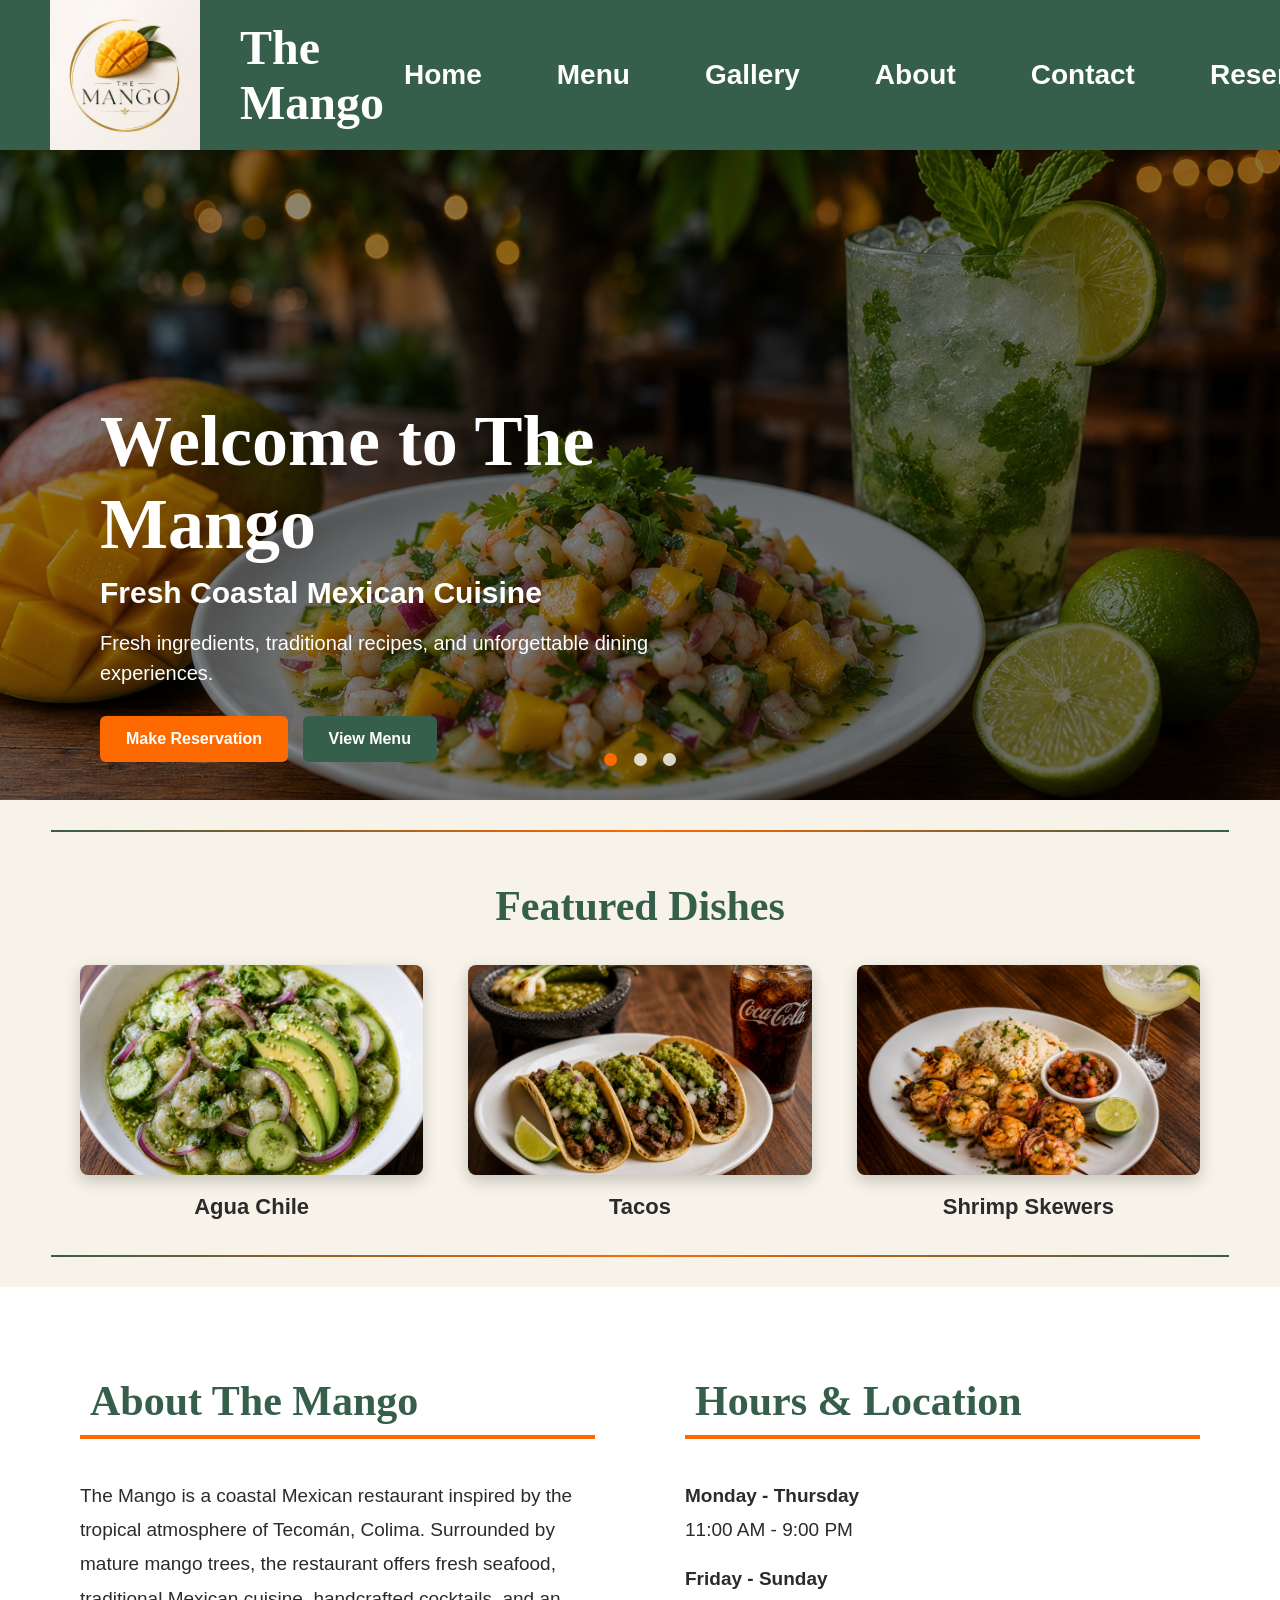
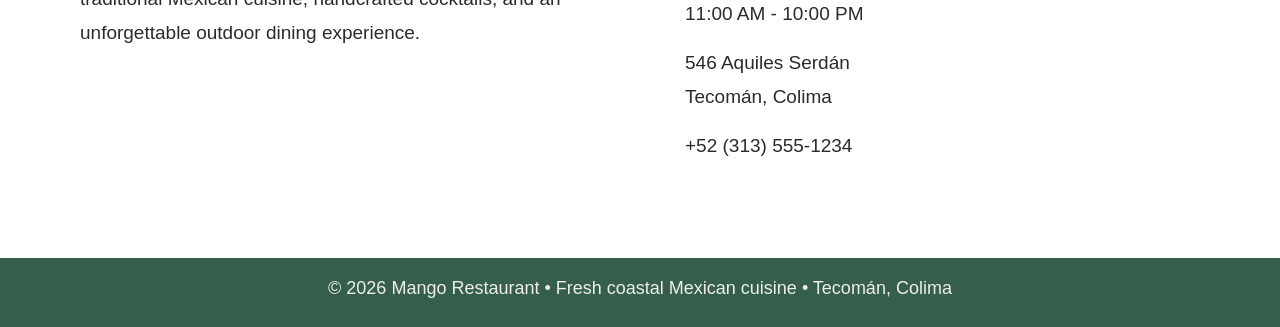
==== index.html @ 01ad6763 "Initial commit of The Mango Restaurant Website" ====
<!DOCTYPE html>
<html lang="en">
<head>
    <meta charset="UTF-8">
    <meta name="viewport" content="width=device-width, initial-scale=1.0">
    <title>The Mango Restaurant</title>
    <link rel="stylesheet" href="css/style.css">
</head>

<body>

<header class="navbar">
    <div class="logo">
        <img src="Images/The Mango Logo.png" alt="The Mango Logo">
        <span>The Mango</span>
    </div>

    <nav>
        <a href="index.html">Home</a>
        <a href="menu.html">Menu</a>
        <a href="gallery.html">Gallery</a>
        <a href="about.html">About</a>
        <a href="contact.html">Contact</a>
        <a href="reservations.html">Reservations</a>
    </nav>
</header>

<section class="hero">

    <div class="slide active"
         style="background-image:url('Images/Mango Cheveche.png')">
    </div>

    <div class="slide"
         style="background-image:url('Images/Mango Restaurant Image.png')">
    </div>

    <div class="slide"
         style="background-image:url('Images/Mango Drink Image.png')">
    </div>

    <div class="hero-overlay">
        <h1>Welcome to The Mango</h1>
        <h2>Fresh Coastal Mexican Cuisine</h2>

        <p>
            Fresh ingredients, traditional recipes,
            and unforgettable dining experiences.
        </p>

        <a href="reservations.html" class="btn">Make Reservation</a>
        <a href="menu.html" class="btn secondary">View Menu</a>
    </div>

    <div class="dots">
        <span class="dot active"></span>
        <span class="dot"></span>
        <span class="dot"></span>
    </div>

</section>
<div class="section-divider"></div>

<section class="featured-section">
    <h2 class="featured-title">Featured Dishes</h2>

    <div class="dish-grid">
        <div class="dish-card">
            <img src="Images/Agua Chile.png" alt="Aguachile Verde">
            <h3>Agua Chile</h3>
        </div>

        <div class="dish-card">
            <img src="Images/tacos image.png" alt="Tacos">
            <h3>Tacos</h3>
        </div>

        <div class="dish-card">
            <img src="Images/Shrimp Skewers Image.png" alt="Shrimp Skewers">
            <h3>Shrimp Skewers</h3>
        </div>
    </div>
</section>

<div class="section-divider"></div>


<section class="info-section">

    <div class="info-box">

        <h2>About The Mango</h2>

        <p>
            The Mango is a coastal Mexican restaurant inspired by the tropical
            atmosphere of Tecomán, Colima. Surrounded by mature mango trees,
            the restaurant offers fresh seafood, traditional Mexican cuisine,
            handcrafted cocktails, and an unforgettable outdoor dining experience.
        </p>
    </div>

    <div class="info-box">
        <h2>Hours & Location</h2>

        <p><strong>Monday - Thursday</strong><br>
            11:00 AM - 9:00 PM</p>

        <p><strong>Friday - Sunday</strong><br>
            11:00 AM - 10:00 PM</p>

        <p>
            546 Aquiles Serdán<br>
            Tecomán, Colima
        </p>

        <p>
            +52 (313) 555-1234
        </p>
    </div>

</section>
<script>
    const slides = document.querySelectorAll('.slide');
    const dots = document.querySelectorAll('.dot');

    let current = 0;

    setInterval(() => {

        slides[current].classList.remove('active');
        dots[current].classList.remove('active');

        current++;

        if(current >= slides.length){
            current = 0;
        }

        slides[current].classList.add('active');
        dots[current].classList.add('active');

    }, 8000);
</script>
<footer class="site-footer">
    <p class="copyright">
        © 2026 Mango Restaurant • Fresh coastal Mexican cuisine • Tecomán, Colima
    </p>

</footer>
</body>

</html>
---- css/style.css ----
* {
    margin: 0;
    padding: 0;
    box-sizing: border-box;
}

body {
    font-family: 'Poppins', sans-serif;
    background: #f7f3e9;
    color: #2b2b2b;
}

/* NAVBAR */
.navbar {
    height: 150px;
    background: #355e4b;
    display: flex;
    align-items: center;
    padding: 0 50px;
}

.logo {
    display: flex;
    align-items: center;
}

.logo img {
    width: 150px;
    height: 150px;
    margin-right: 40px;
}

.logo span {
    font-family: 'Playfair Display', serif;
    font-size: 48px;
    font-weight: 700;
    color: white;
}

nav {
    flex: 1;
    display: flex;
    justify-content: center;
    gap: 35px;
}

nav a {
    color: white;
    text-decoration: none;
    padding: 10px 18px;
    border: 2px solid transparent;
    border-radius: 6px;
    transition: all 0.3s ease;
    font-size: 28px;
    font-weight: 700;
}

nav a:hover {
    border-color: #ff6a00;
    color: #ff6a00;
    transform: translateY(-4px);
}

/* HERO CAROUSEL */
.hero {
    position: relative;
    height: 650px;
    overflow: hidden;
    color: white;
}

.slide {
    position: absolute;
    inset: 0;
    background-size: cover;
    background-position: center;
    background-attachment: fixed;
    opacity: 0;
    transition: opacity 1s ease;
}

.slide::after {
    content: "";
    position: absolute;
    inset: 0;
    background: rgba(0, 0, 0, 0.45);
}

.slide.active {
    opacity: 1;
}

.hero-overlay {
    position: relative;
    z-index: 10;

    padding-left: 100px;
    padding-top: 250px;
    max-width: 700px;

}

.hero-overlay h1 {
    font-family: 'Playfair Display', serif;
    font-size: 72px;
    font-weight: 700;
    margin-bottom: 10px;
}

.hero-overlay h2 {
    font-size: 30px;
    font-weight: 700;
    margin-bottom: 18px;
}

.hero-overlay p {
    font-size: 20px;
    line-height: 1.5;
    margin-bottom: 28px;
}

/* BUTTONS */
.btn {
    display: inline-block;
    background: #ff6a00;
    color: white;
    padding: 14px 26px;
    border-radius: 6px;
    text-decoration: none;
    font-weight: 700;
    margin-right: 10px;
    transition: all 0.3s ease;
}

.btn:hover {
    transform: translateY(-4px) scale(1.03);
    box-shadow: 0 8px 20px rgba(0, 0, 0, 0.35);
}

.btn.secondary {
    background: #355e4b;
}

/* DOTS */
.dots {
    position: absolute;
    bottom: 30px;
    width: 100%;
    text-align: center;
    z-index: 20;
}

.dot {
    height: 13px;
    width: 13px;
    background: white;
    border-radius: 50%;
    display: inline-block;
    margin: 0 6px;
    opacity: 0.8;
}

.dot.active {
    background: #ff6a00;
    opacity: 1;
}

/* INFO SECTION */
.info-section {
    display: flex;
    gap: 50px;
    padding: 80px;
    background-color: white;
}

.info-box {
    flex: 1;
}



.info-box:last-child {
    padding-left: 40px;
}

.info-box h2 {
    font-family: 'Playfair Display', serif;
    font-size: 42px;
    color: #355e4b;
    margin-bottom: 40px;
    padding: 10px;
    border-bottom: 4px solid #ff6a00;
}

.info-box p {
    font-size: 19px;
    line-height: 1.8;
    margin-bottom: 15px;
}

/* RESPONSIVE */
@media (max-width: 900px) {
    .navbar {
        height: auto;
        flex-direction: column;
        padding: 20px;
        gap: 20px;
    }

    nav {
        flex-wrap: wrap;
    }

    nav a {
        font-size: 18px;
    }

    .hero {
        height: 700px;
    }

    .hero-overlay {
        padding-left: 40px;
        padding-top: 180px;
    }

    .hero-overlay h1 {
        font-size: 46px;
    }

    .info-section {
        flex-direction: column;
        padding: 40px;
    }

    .info-box:first-child {
        border-right: none;
        border-bottom: 100px solid #355e4b;
        padding-right: 0;
        padding-bottom: 30px;
    }

    .info-box:last-child {
        padding-left: 0;
    }
}
nav a {
    position: relative;
}

nav a:hover::after {
    content: "🥭";
    position: absolute;
    top: -15px;
    right: -8px;
    font-size: 20px;
}
.section-divider {
    width: 92%;
    height: 2px;
    background: linear-gradient(
            to right,
            #355e4b,
            #ff6a00,
            #355e4b
    );
    margin: 30px auto;
}

.featured-section {
    background: #f7f3e9;
    padding: 20px 80px;
    text-align: center;
}

.featured-title {
    font-family: 'Playfair Display', serif;
    font-size: 42px;
    color: #355e4b;
    margin-bottom: 35px;
    text-align: center;

}

.dish-grid {
    display: flex;
    justify-content: center;
    gap: 45px;
}

.dish-card {
    width: 100%;
    height: 240px;
    transition: all 0.3s ease;

}

.dish-card:hover {
    transform: translateY(-8px);
}

.dish-card img {
    width: 100%;
    height: 210px;
    object-fit: cover;
    border-radius: 8px;
    box-shadow: 0 6px 16px rgba(0,0,0,0.2);
}

.dish-card h3 {
    margin-top: 15px;
    font-size: 22px;
    color: #2b2b2b;
}

/* MENU SECTION*/
.page-header {
    background: url("../Images/Mango Restaurant Image.png");
    background-size: cover;
    background-position: center 40%;
    text-align: center;
    padding: 60px 20px;
}



.page-header h1 {
    font-family: 'Playfair Display', serif;
    font-size: 52px;
    color: white;
    margin-bottom: 10px;
}
.page-header p {
    font-size: 20px;
    color: white;
    margin: 0;
}




.menu-section {
    padding: 40px 90px 90px;
}


.menu-section h2 {
    font-family: 'Playfair Display', serif;
    font-size: 48px;
    color: #355e4b;
    position: relative;
    padding-bottom: 50px;
    padding-top: 50px;
    margin-bottom: 35px;
}

.menu-section h2::after {
    content: "";
    position: absolute;
    left: 0;
    bottom: 0;

    width: 100%;
    height: 2px;

    background: linear-gradient(
            to right,
            #355e4b,
            #ff6a00,
            #355e4b
    );
}
.menu-grid {
    display: grid;
    flex-direction: column;
    gap: 30px;
}

.menu-card {
    display: flex;
    gap: 20px;
    background: white;
    padding: 18px;
    border-radius: 10px;
    box-shadow: 0 8px 20px rgba(0,0,0,0.12);
    transition: all 0.3s ease;
}

.menu-card:hover {
    transform: translateY(-6px);
    box-shadow: 0 12px 28px rgba(0,0,0,0.2);
}

.menu-card img {
    width: 400px;
    height: 300px;
    object-fit: cover;
    border-radius: 8px;
}

.menu-card h3 {
    font-size: 22px;
    color: #2b2b2b;
    margin-bottom: 10px;
}

.menu-card h3 span {
    color: #ff6a00;
    float: right;
    margin-left: 15px;
}

.menu-card p {
    font-size: 16px;
    line-height: 1.5;
}

.price{
    color: #ff6a00;
    font-size: 24px;
    font-weight: 700;
}
.menu-nav {
    display: flex;
    justify-content: center;
    gap: 20px;
    flex-wrap: wrap;

    margin-top: 40px;
    margin-bottom: 60px;
}

.menu-nav a {
    background: #355e4b;
    color: white;
    padding: 12px 24px;
    border-radius: 8px;
    text-decoration: none;
    font-weight: 800;
    transition: all 0.3s ease;
}

.menu-nav a:hover {
    background: #ff6a00;
    transform: translateY(-3px);
}
html {
    scroll-behavior: smooth;
}
/* --- gallery layout --- */
.gallery-section { padding:3rem 1rem; border-bottom:1px solid #eee; }
.section-title  { text-align:center; margin-bottom:1rem; font-size:1.8rem; }

/* --- carousel --- */
.carousel{
    position: relative;
    max-width: 1000px;
    width: 90%;
    margin: 0 auto;

    border-radius: 15px;
    overflow: hidden;

    /* Shadow */
    box-shadow: 0 20px 30px rgba(0, 0, 0, 0.22);

    transition: transform 0.3s ease,
    box-shadow 0.3s ease;
}.slides  { position:relative; height:0; padding-bottom:56%; } /* 16:9 ratio */
.slide   {
    position:absolute; inset:0;
    width:100%; height:100%; object-fit:cover;
    opacity:0; transition:opacity .8s ease-in-out;
}
.slide.active { opacity:1; }

/* controls */
.carousel .ctrl {           /* both arrows */
    position: absolute;
    top: 50%;
    transform: translateY(-50%);
    background: rgba(255,165, 60, .75);   /* mango-tinted orange */
    border: none;
    font-size: 2rem;
    width: 44px;
    height: 44px;
    cursor: pointer;
    border-radius: 50%;
    display: flex;
    align-items: center;
    justify-content: center;

    z-index: 1;               /* <-- put arrows above slides */
}

.carousel .prev { left: .5rem; }
.carousel .next { right: .5rem; }
.carousel .ctrl:hover{
    background: rgba(255,165, 60, .95);   /* a bit stronger on hover */
    box-shadow: 0 2px 6px rgba(0,0,0,.2);
}.about-hero {
    height: 280px;
    background: linear-gradient(rgba(0,0,0,.45), rgba(0,0,0,.45)),
    url("../Images/The Mango Courtyard Entrance.png");
    background-size: cover;
    background-position: center;
    display: flex;
    align-items: center;
    justify-content: center;
    text-align: center;
}

.about-hero-text h1 {
    color: white;
    font-size: 3rem;
    margin-bottom: 10px;
}

.about-hero-text p {
    color: white;
    font-size: 1.2rem;
}

.about-page {
    background: #fffaf0;
}

.about-intro {
    max-width: 850px;
    margin: 0 auto;
    padding: 70px 20px 40px;
    text-align: center;
}

.about-intro h2,
.why-us h2,
.about-cta h2 {
    color: #2e5a43;
    font-size: 2.2rem;
    margin-bottom: 20px;
}

.about-intro p {
    font-size: 1.1rem;
    line-height: 1.8;
    color: #444;
}

.about-cards {
    display: flex;
    gap: 25px;
    justify-content: center;
    padding: 40px 8%;
    flex-wrap: wrap;
}

.about-card {
    background: white;
    width: 280px;
    padding: 30px;
    border-radius: 18px;
    text-align: center;
    box-shadow: 0 10px 25px rgba(0,0,0,.15);
    transition: transform .3s ease;
}

.about-card:hover {
    transform: translateY(-6px);
}

.about-card h3 {
    color: #2e5a43;
    margin-bottom: 15px;
}

.about-card p {
    color: #555;
    line-height: 1.6;
}

.about-quote {
    background: #2e5a43;
    color: white;
    text-align: center;
    padding: 60px 20px;
    margin-top: 40px;
}

.about-quote h2 {
    font-size: 2rem;
    margin-bottom: 10px;
}

.why-us {
    padding: 60px 20px;
    text-align: center;
}

.why-list {
    max-width: 700px;
    margin: 0 auto;
    display: grid;
    grid-template-columns: repeat(auto-fit, minmax(260px, 1fr));
    gap: 15px;
    text-align: left;
}

.why-list p {
    background: white;
    padding: 15px 20px;
    border-radius: 12px;
    box-shadow: 0 5px 15px rgba(0,0,0,.10);
    color: #444;
    transition: transform .3s ease, box-shadow .3s ease;

}
.why-list p:hover {
    transform: translateY(-8px);
    box-shadow: 0 12px 25px rgba(0,0,0,.18);
}
.about-cta {
    text-align: center;
    padding: 70px 20px;
    background: white;
}

.about-cta p {
    margin-bottom: 25px;
    color: #555;
}

.about-btn {
    display: inline-block;
    background: #d89b28;
    color: white;
    padding: 14px 30px;
    border-radius: 30px;
    text-decoration: none;
    font-weight: bold;
    transition: background .3s ease, transform .3s ease;
}

.about-btn:hover {
    background: #b97e18;
    transform: translateY(-3px);
}



.gallery-header {
    background-image: url("../Images/Mango Evening Courtyard.png");
}

.contact-hero {
    height: 280px;
    background:
            linear-gradient(rgba(0,0,0,.60), rgba(0,0,0,.60)),
            url("../Images/The Mango Gallery Hero.png");
    background-size: cover;
    background-position: center;
    display: flex;
    align-items: center;
    justify-content: center;
    text-align: center;
}

.contact-hero-text h1 {
    color: white;
    font-size: 3rem;
    margin-bottom: 10px;
}

.contact-hero-text p {
    color: white;
    font-size: 1.2rem;
}

.contact-page {
    background: #fffaf0;
    padding: 70px 8%;
}

.contact-container {
    display: flex;
    gap: 40px;
    align-items: flex-start;
    justify-content: center;
    flex-wrap: wrap;
}

.contact-info {
    flex: 1;
    min-width: 320px;
    max-width: 500px;
}

.contact-info h2 {
    color: #2e5a43;
    font-size: 2.3rem;
    margin-bottom: 25px;
}

.contact-card {
    background: white;
    padding: 22px;
    margin-bottom: 18px;
    border-radius: 16px;
    box-shadow: 0 8px 22px rgba(0,0,0,.13);
    border-left: 5px solid #d89b28;
}

.contact-card h3 {
    color: #2e5a43;
    margin-bottom: 8px;
}

.contact-card p {
    color: #444;
    line-height: 1.6;
}

.map-box {
    width: 700px;
    height: 450px;
    margin-top: 75px;

    border-radius: 20px;
    overflow: hidden;

    box-shadow: 0 12px 30px rgba(0,0,0,.22);
}
.map-box iframe {
    width: 100%;
    height: 100%;
    border: 0;
}
/* --- footer --- */
/* --- footer container --- */
/* FOOTER BASE ------------------------------------------------------------ */
.site-footer{
    text-align: center;
    background: #355e4b;
    padding: 20px 0;
}

.copyright{
    width: fit-content;      /* makes the paragraph only as wide as the text */
    margin: 0 auto 8px auto; /* centers it */
    white-space: nowrap;     /* keeps it on one line */
    font-size: 18px;
    color: #eeeeee;
}
.reservation-page {
    background: #f5f4ef;
    min-height: calc(100vh - 170px);
    padding: 50px 20px;
}

.reservation-section {
    max-width: 600px;
    margin: 0 auto;
    text-align: center;
    background: white;
    padding: 40px;
    border-radius: 18px;
    box-shadow: 0 10px 30px rgba(0,0,0,.12);
}

.reservation-form {
    display: flex;
    flex-direction: column;
    gap: 15px;
    margin-top: 25px;
}

.reservation-form label {
    text-align: left;
    font-weight: bold;
}

.reservation-form input,
.reservation-form textarea {
    width: 100%;
    padding: 12px;
    border: 1px solid #ccc;
    border-radius: 10px;
}

.reservation-form button {
    padding: 14px;
    border: none;
    border-radius: 10px;
    background: #d9822b;
    color: white;
    font-size: 16px;
    cursor: pointer;
    transition: 0.3s;
}

.reservation-form button:hover {
    background: #c96f18;
    transform: translateY(-3px);
}
.reservation-header {
    background-image: url("../Images/Reserve Your Table Image.png");
}
@media (max-width: 900px) {
    .navbar {
        height: auto;
        flex-direction: column;
        padding: 15px;
        gap: 15px;
    }

    .logo img {
        width: 100px;
        height: 100px;
    }

    .logo span {
        font-size: 36px;
    }

    nav {
        width: 100%;
        flex-wrap: wrap;
        gap: 12px;
    }

    nav a {
        font-size: 18px;
        padding: 8px 10px;
    }

    .reservation-hero {
        width: 100%;
        height: 230px;
        background-size: cover;
        background-position: center;
    }

    .reservation-section {
        width: 95%;
        padding: 25px;
    }
}

html, body {
    max-width: 100%;
    overflow-x: hidden;
}
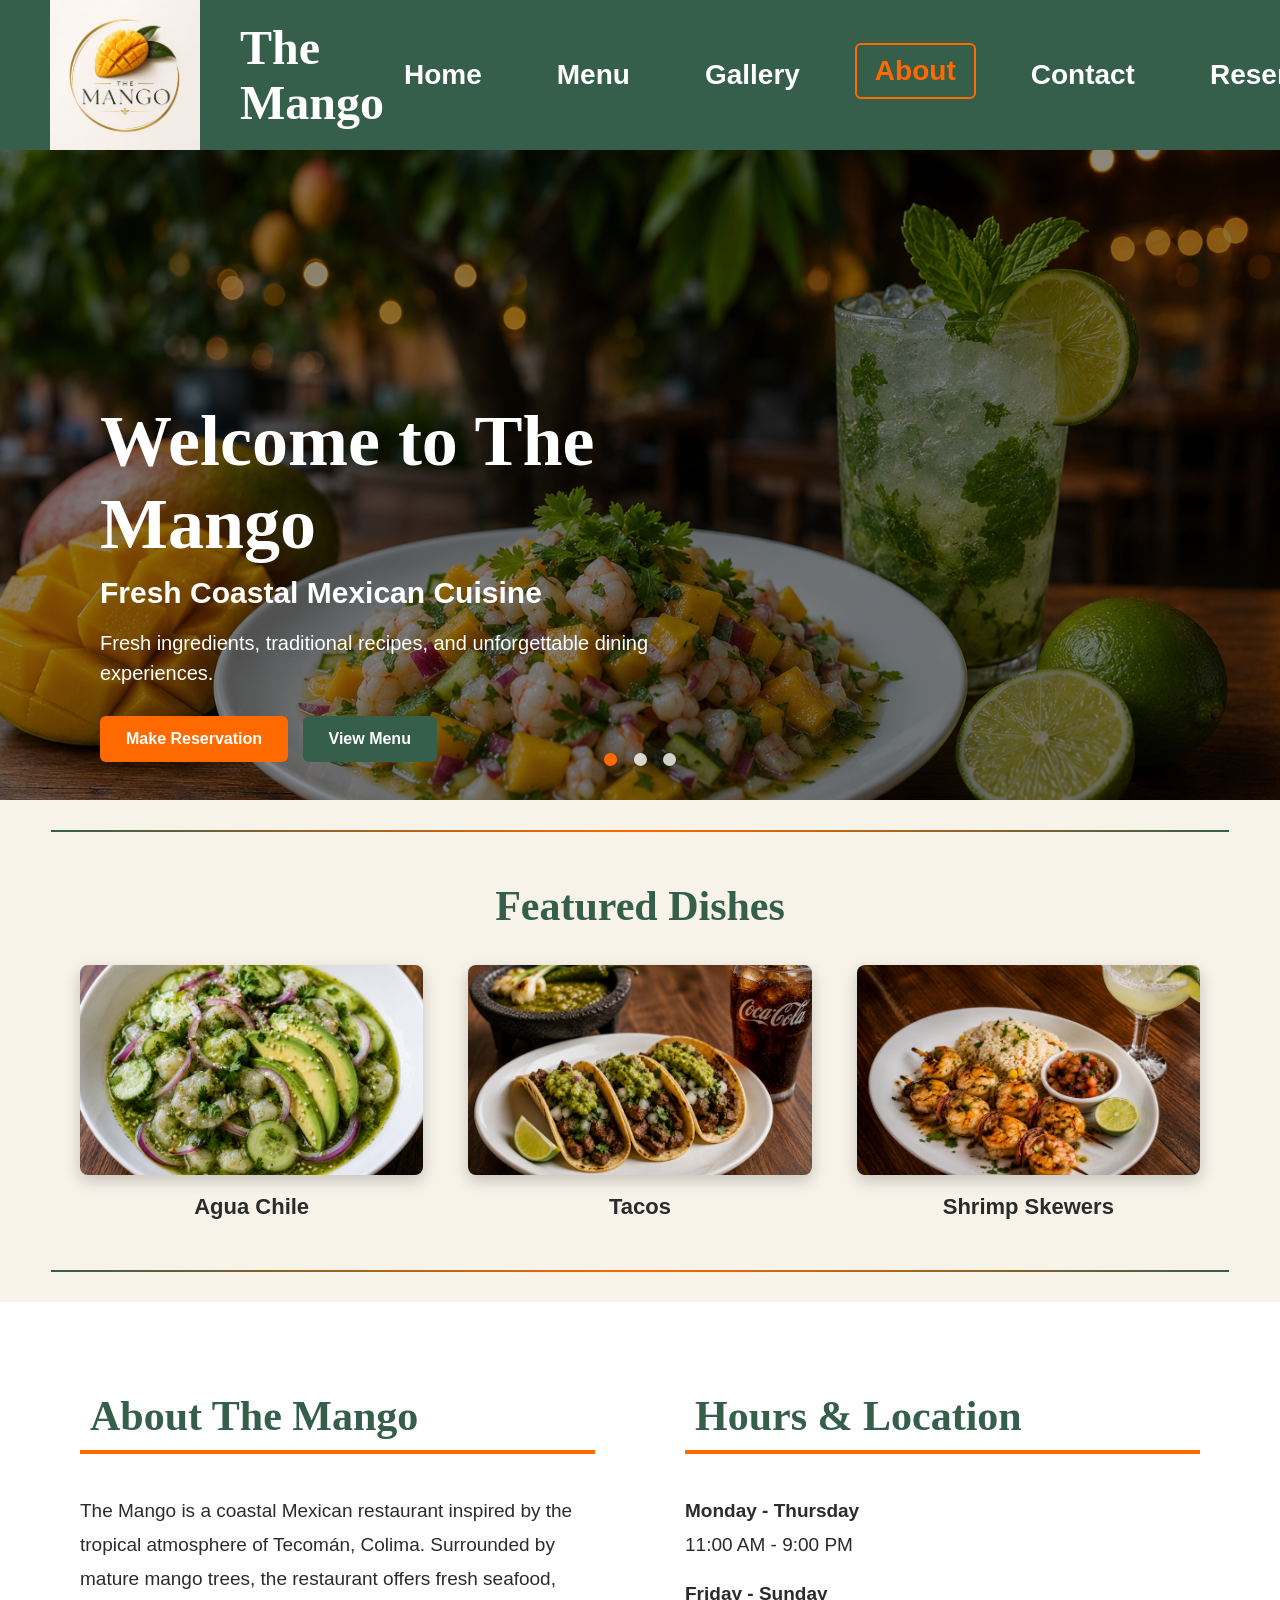
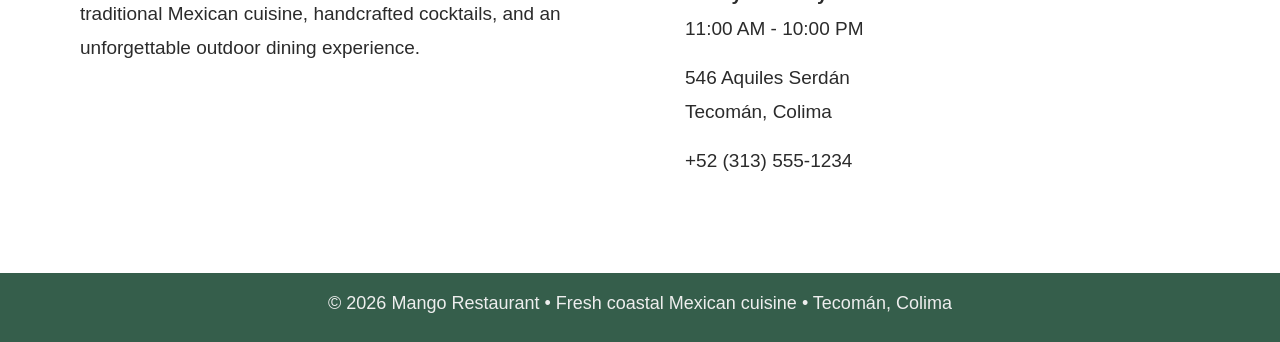
==== commit c021f3d6: "Updated CSS because Mobile view did not display correctly" ====
--- a/index.html
+++ b/index.html
@@ -2,11 +2,9 @@
 <html lang="en">
 <head>
     <meta charset="UTF-8">
-    <meta name="viewport" content="width=device-width, initial-scale=1.0">
-    <title>The Mango Restaurant</title>
+    <title>About | The Mango</title>
     <link rel="stylesheet" href="css/style.css">
 </head>
-
 <body>
 
 <header class="navbar">
@@ -19,11 +17,12 @@
         <a href="index.html">Home</a>
         <a href="menu.html">Menu</a>
         <a href="gallery.html">Gallery</a>
-        <a href="about.html">About</a>
+        <a class="active" href="about.html">About</a>
         <a href="contact.html">Contact</a>
         <a href="reservations.html">Reservations</a>
     </nav>
 </header>
+
 
 <section class="hero">
 
--- a/css/style.css
+++ b/css/style.css
@@ -1,9 +1,16 @@
+
 * {
     margin: 0;
     padding: 0;
     box-sizing: border-box;
 }
 
+html, body {
+    max-width: 100%;
+    overflow-x: hidden;
+    scroll-behavior: smooth;
+}
+
 body {
     font-family: 'Poppins', sans-serif;
     background: #f7f3e9;
@@ -12,7 +19,7 @@
 
 /* NAVBAR */
 .navbar {
-    height: 150px;
+    min-height: 150px;
     background: #355e4b;
     display: flex;
     align-items: center;
@@ -53,12 +60,22 @@
     transition: all 0.3s ease;
     font-size: 28px;
     font-weight: 700;
-}
-
-nav a:hover {
+    position: relative;
+}
+
+nav a:hover,
+nav a.active {
     border-color: #ff6a00;
     color: #ff6a00;
     transform: translateY(-4px);
+}
+
+nav a:hover::after {
+    content: "🥭";
+    position: absolute;
+    top: -15px;
+    right: -8px;
+    font-size: 20px;
 }
 
 /* HERO CAROUSEL */
@@ -67,14 +84,15 @@
     height: 650px;
     overflow: hidden;
     color: white;
+    background: #111;
 }
 
 .slide {
     position: absolute;
     inset: 0;
     background-size: cover;
-    background-position: center;
-    background-attachment: fixed;
+    background-position: center 35%;
+    background-repeat: no-repeat;
     opacity: 0;
     transition: opacity 1s ease;
 }
@@ -93,11 +111,9 @@
 .hero-overlay {
     position: relative;
     z-index: 10;
-
     padding-left: 100px;
     padding-top: 250px;
     max-width: 700px;
-
 }
 
 .hero-overlay h1 {
@@ -177,8 +193,6 @@
     flex: 1;
 }
 
-
-
 .info-box:last-child {
     padding-left: 40px;
 }
@@ -198,75 +212,15 @@
     margin-bottom: 15px;
 }
 
-/* RESPONSIVE */
-@media (max-width: 900px) {
-    .navbar {
-        height: auto;
-        flex-direction: column;
-        padding: 20px;
-        gap: 20px;
-    }
-
-    nav {
-        flex-wrap: wrap;
-    }
-
-    nav a {
-        font-size: 18px;
-    }
-
-    .hero {
-        height: 700px;
-    }
-
-    .hero-overlay {
-        padding-left: 40px;
-        padding-top: 180px;
-    }
-
-    .hero-overlay h1 {
-        font-size: 46px;
-    }
-
-    .info-section {
-        flex-direction: column;
-        padding: 40px;
-    }
-
-    .info-box:first-child {
-        border-right: none;
-        border-bottom: 100px solid #355e4b;
-        padding-right: 0;
-        padding-bottom: 30px;
-    }
-
-    .info-box:last-child {
-        padding-left: 0;
-    }
-}
-nav a {
-    position: relative;
-}
-
-nav a:hover::after {
-    content: "🥭";
-    position: absolute;
-    top: -15px;
-    right: -8px;
-    font-size: 20px;
-}
+/* SECTION DIVIDER */
 .section-divider {
     width: 92%;
     height: 2px;
-    background: linear-gradient(
-            to right,
-            #355e4b,
-            #ff6a00,
-            #355e4b
-    );
+    background: linear-gradient(to right, #355e4b, #ff6a00, #355e4b);
     margin: 30px auto;
 }
 
+/* FEATURED SECTION */
 .featured-section {
     background: #f7f3e9;
     padding: 20px 80px;
@@ -279,7 +233,6 @@
     color: #355e4b;
     margin-bottom: 35px;
     text-align: center;
-
 }
 
 .dish-grid {
@@ -290,9 +243,8 @@
 
 .dish-card {
     width: 100%;
-    height: 240px;
+    height: auto;
     transition: all 0.3s ease;
-
 }
 
 .dish-card:hover {
@@ -313,16 +265,15 @@
     color: #2b2b2b;
 }
 
-/* MENU SECTION*/
+/* PAGE HEADER */
 .page-header {
-    background: url("../Images/Mango Restaurant Image.png");
+    background: linear-gradient(rgba(0,0,0,.45), rgba(0,0,0,.45)),
+    url("../Images/Mango Restaurant Image.png");
     background-size: cover;
     background-position: center 40%;
     text-align: center;
     padding: 60px 20px;
 }
-
-
 
 .page-header h1 {
     font-family: 'Playfair Display', serif;
@@ -330,19 +281,17 @@
     color: white;
     margin-bottom: 10px;
 }
+
 .page-header p {
     font-size: 20px;
     color: white;
     margin: 0;
 }
 
-
-
-
+/* MENU SECTION */
 .menu-section {
     padding: 40px 90px 90px;
 }
-
 
 .menu-section h2 {
     font-family: 'Playfair Display', serif;
@@ -359,20 +308,13 @@
     position: absolute;
     left: 0;
     bottom: 0;
-
     width: 100%;
     height: 2px;
-
-    background: linear-gradient(
-            to right,
-            #355e4b,
-            #ff6a00,
-            #355e4b
-    );
-}
+    background: linear-gradient(to right, #355e4b, #ff6a00, #355e4b);
+}
+
 .menu-grid {
     display: grid;
-    flex-direction: column;
     gap: 30px;
 }
 
@@ -415,17 +357,17 @@
     line-height: 1.5;
 }
 
-.price{
+.price {
     color: #ff6a00;
     font-size: 24px;
     font-weight: 700;
 }
+
 .menu-nav {
     display: flex;
     justify-content: center;
     gap: 20px;
     flex-wrap: wrap;
-
     margin-top: 40px;
     margin-bottom: 60px;
 }
@@ -444,42 +386,55 @@
     background: #ff6a00;
     transform: translateY(-3px);
 }
-html {
-    scroll-behavior: smooth;
-}
-/* --- gallery layout --- */
-.gallery-section { padding:3rem 1rem; border-bottom:1px solid #eee; }
-.section-title  { text-align:center; margin-bottom:1rem; font-size:1.8rem; }
-
-/* --- carousel --- */
-.carousel{
+
+/* GALLERY */
+.gallery-section {
+    padding: 3rem 1rem;
+    border-bottom: 1px solid #eee;
+}
+
+.section-title {
+    text-align: center;
+    margin-bottom: 1rem;
+    font-size: 1.8rem;
+}
+
+.carousel {
     position: relative;
     max-width: 1000px;
     width: 90%;
     margin: 0 auto;
-
     border-radius: 15px;
     overflow: hidden;
-
-    /* Shadow */
     box-shadow: 0 20px 30px rgba(0, 0, 0, 0.22);
-
-    transition: transform 0.3s ease,
-    box-shadow 0.3s ease;
-}.slides  { position:relative; height:0; padding-bottom:56%; } /* 16:9 ratio */
-.slide   {
-    position:absolute; inset:0;
-    width:100%; height:100%; object-fit:cover;
-    opacity:0; transition:opacity .8s ease-in-out;
-}
-.slide.active { opacity:1; }
-
-/* controls */
-.carousel .ctrl {           /* both arrows */
+    transition: transform 0.3s ease, box-shadow 0.3s ease;
+}
+
+.slides {
+    position: relative;
+    height: 0;
+    padding-bottom: 56%;
+}
+
+.carousel .slide {
+    position: absolute;
+    inset: 0;
+    width: 100%;
+    height: 100%;
+    object-fit: cover;
+    opacity: 0;
+    transition: opacity .8s ease-in-out;
+}
+
+.carousel .slide.active {
+    opacity: 1;
+}
+
+.carousel .ctrl {
     position: absolute;
     top: 50%;
     transform: translateY(-50%);
-    background: rgba(255,165, 60, .75);   /* mango-tinted orange */
+    background: rgba(255,165,60,.75);
     border: none;
     font-size: 2rem;
     width: 44px;
@@ -489,16 +444,24 @@
     display: flex;
     align-items: center;
     justify-content: center;
-
-    z-index: 1;               /* <-- put arrows above slides */
-}
-
-.carousel .prev { left: .5rem; }
-.carousel .next { right: .5rem; }
-.carousel .ctrl:hover{
-    background: rgba(255,165, 60, .95);   /* a bit stronger on hover */
+    z-index: 5;
+}
+
+.carousel .prev {
+    left: .5rem;
+}
+
+.carousel .next {
+    right: .5rem;
+}
+
+.carousel .ctrl:hover {
+    background: rgba(255,165,60,.95);
     box-shadow: 0 2px 6px rgba(0,0,0,.2);
-}.about-hero {
+}
+
+/* ABOUT PAGE */
+.about-hero {
     height: 280px;
     background: linear-gradient(rgba(0,0,0,.45), rgba(0,0,0,.45)),
     url("../Images/The Mango Courtyard Entrance.png");
@@ -612,12 +575,13 @@
     box-shadow: 0 5px 15px rgba(0,0,0,.10);
     color: #444;
     transition: transform .3s ease, box-shadow .3s ease;
-
-}
+}
+
 .why-list p:hover {
     transform: translateY(-8px);
     box-shadow: 0 12px 25px rgba(0,0,0,.18);
 }
+
 .about-cta {
     text-align: center;
     padding: 70px 20px;
@@ -645,17 +609,15 @@
     transform: translateY(-3px);
 }
 
-
-
 .gallery-header {
     background-image: url("../Images/Mango Evening Courtyard.png");
 }
 
+/* CONTACT PAGE */
 .contact-hero {
     height: 280px;
-    background:
-            linear-gradient(rgba(0,0,0,.60), rgba(0,0,0,.60)),
-            url("../Images/The Mango Gallery Hero.png");
+    background: linear-gradient(rgba(0,0,0,.60), rgba(0,0,0,.60)),
+    url("../Images/The Mango Gallery Hero.png");
     background-size: cover;
     background-position: center;
     display: flex;
@@ -723,33 +685,18 @@
     width: 700px;
     height: 450px;
     margin-top: 75px;
-
     border-radius: 20px;
     overflow: hidden;
-
     box-shadow: 0 12px 30px rgba(0,0,0,.22);
 }
+
 .map-box iframe {
     width: 100%;
     height: 100%;
     border: 0;
 }
-/* --- footer --- */
-/* --- footer container --- */
-/* FOOTER BASE ------------------------------------------------------------ */
-.site-footer{
-    text-align: center;
-    background: #355e4b;
-    padding: 20px 0;
-}
-
-.copyright{
-    width: fit-content;      /* makes the paragraph only as wide as the text */
-    margin: 0 auto 8px auto; /* centers it */
-    white-space: nowrap;     /* keeps it on one line */
-    font-size: 18px;
-    color: #eeeeee;
-}
+
+/* RESERVATION PAGE */
 .reservation-page {
     background: #f5f4ef;
     min-height: calc(100vh - 170px);
@@ -801,51 +748,293 @@
     background: #c96f18;
     transform: translateY(-3px);
 }
+
 .reservation-header {
     background-image: url("../Images/Reserve Your Table Image.png");
 }
-@media (max-width: 900px) {
+
+/* FOOTER */
+.site-footer {
+    text-align: center;
+    background: #355e4b;
+    padding: 20px 10px;
+}
+
+.copyright {
+    margin: 0 auto 8px auto;
+    font-size: 18px;
+    color: #eeeeee;
+}
+
+/* TABLET */
+@media (max-width: 1100px) {
     .navbar {
-        height: auto;
+        padding: 20px;
         flex-direction: column;
+        gap: 20px;
+    }
+
+    nav {
+        flex-wrap: wrap;
+        gap: 15px;
+    }
+
+    nav a {
+        font-size: 20px;
+    }
+
+    .menu-section {
+        padding: 35px 40px 70px;
+    }
+
+    .menu-card img {
+        width: 320px;
+        height: 240px;
+    }
+}
+
+/* MOBILE */
+@media (max-width: 700px) {
+    .navbar {
+        min-height: auto;
+        flex-direction: column;
+        align-items: center;
         padding: 15px;
-        gap: 15px;
+    }
+
+    .logo {
+        flex-direction: column;
+        text-align: center;
     }
 
     .logo img {
-        width: 100px;
-        height: 100px;
+        width: 90px;
+        height: 90px;
+        margin-right: 0;
+        margin-bottom: 8px;
     }
 
     .logo span {
-        font-size: 36px;
+        font-size: 32px;
     }
 
     nav {
+        display: flex;
+        flex-direction: column;
         width: 100%;
-        flex-wrap: wrap;
-        gap: 12px;
+        align-items: center;
+        gap: 10px;
+        margin-top: 12px;
     }
 
     nav a {
+        width: 90%;
+        text-align: center;
+        padding: 12px;
         font-size: 18px;
-        padding: 8px 10px;
-    }
-
-    .reservation-hero {
-        width: 100%;
-        height: 230px;
+        border: 1px solid rgba(255,255,255,0.35);
+        background: rgba(255,255,255,0.08);
+    }
+
+    nav a:hover,
+    nav a.active {
+        transform: none;
+        background: #ff6a00;
+        color: white;
+        border-color: #ff6a00;
+    }
+
+    nav a:hover::after {
+        content: "";
+    }
+
+    .hero {
+        height: 520px;
+    }
+
+    .slide {
         background-size: cover;
         background-position: center;
+        background-attachment: scroll;
+    }
+
+    .hero-overlay {
+        padding: 150px 25px 0;
+        max-width: 100%;
+        text-align: center;
+    }
+
+    .hero-overlay h1 {
+        font-size: 42px;
+    }
+
+    .hero-overlay h2 {
+        font-size: 22px;
+    }
+
+    .hero-overlay p {
+        font-size: 16px;
+    }
+
+    .btn {
+        display: block;
+        width: 90%;
+        margin: 10px auto;
+        text-align: center;
+    }
+
+    .info-section {
+        flex-direction: column;
+        padding: 35px 20px;
+        gap: 30px;
+    }
+
+    .info-box:last-child {
+        padding-left: 0;
+    }
+
+    .info-box h2 {
+        font-size: 32px;
+        margin-bottom: 20px;
+    }
+
+    .featured-section {
+        padding: 30px 20px;
+    }
+
+    .featured-title {
+        font-size: 32px;
+    }
+
+    .dish-grid {
+        flex-direction: column;
+        gap: 35px;
+    }
+
+    .dish-card img {
+        height: 230px;
+    }
+
+    .page-header {
+        padding: 45px 20px;
+        background-position: center;
+    }
+
+    .page-header h1 {
+        font-size: 38px;
+    }
+
+    .page-header p {
+        font-size: 16px;
+    }
+
+    .menu-section {
+        padding: 25px 15px 50px;
+    }
+
+    .menu-section h2 {
+        font-size: 34px;
+        padding-top: 35px;
+        padding-bottom: 25px;
+        text-align: center;
+    }
+
+    .menu-card {
+        flex-direction: column;
+    }
+
+    .menu-card img {
+        width: 100%;
+        height: 240px;
+    }
+
+    .menu-card h3 span {
+        float: none;
+        display: block;
+        margin-left: 0;
+        margin-top: 8px;
+    }
+
+    .menu-nav {
+        gap: 10px;
+        margin-bottom: 30px;
+    }
+
+    .menu-nav a {
+        width: 90%;
+        text-align: center;
+    }
+
+    .about-hero,
+    .contact-hero {
+        height: 230px;
+    }
+
+    .about-hero-text h1,
+    .contact-hero-text h1 {
+        font-size: 2.2rem;
+    }
+
+    .about-hero-text p,
+    .contact-hero-text p {
+        font-size: 1rem;
+        padding: 0 15px;
+    }
+
+    .about-intro {
+        padding: 45px 20px 25px;
+    }
+
+    .about-intro h2,
+    .why-us h2,
+    .about-cta h2 {
+        font-size: 1.8rem;
+    }
+
+    .about-card {
+        width: 100%;
+    }
+
+    .contact-page {
+        padding: 45px 20px;
+    }
+
+    .contact-info {
+        min-width: 100%;
+    }
+
+    .contact-info h2 {
+        font-size: 1.9rem;
+        text-align: center;
+    }
+
+    .map-box {
+        width: 100%;
+        height: 320px;
+        margin-top: 20px;
+    }
+
+    .reservation-page {
+        padding: 35px 15px;
     }
 
     .reservation-section {
+        width: 100%;
+        padding: 25px;
+    }
+
+    .carousel {
         width: 95%;
-        padding: 25px;
-    }
-}
-
-html, body {
-    max-width: 100%;
-    overflow-x: hidden;
-}+    }
+
+    .carousel .ctrl {
+        width: 36px;
+        height: 36px;
+        font-size: 1.5rem;
+    }
+
+    .copyright {
+        white-space: normal;
+        font-size: 14px;
+    }
+}
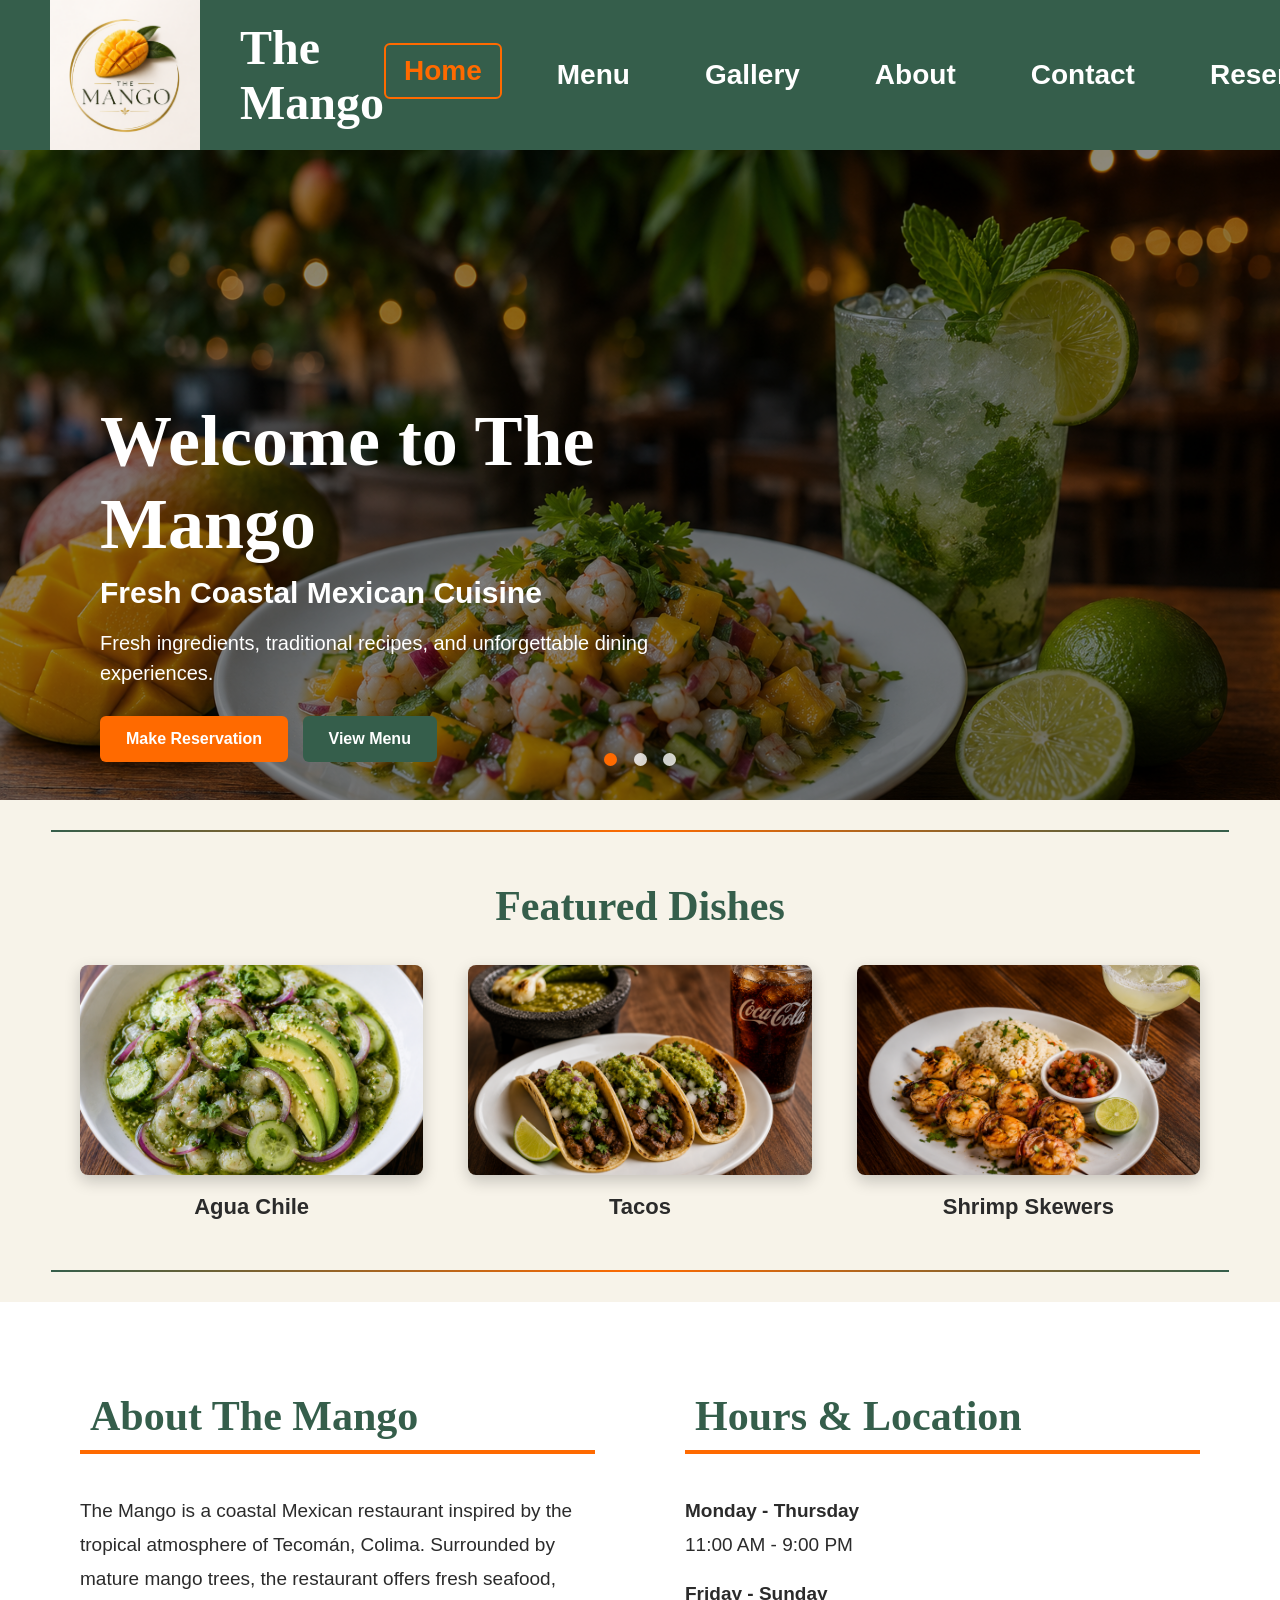
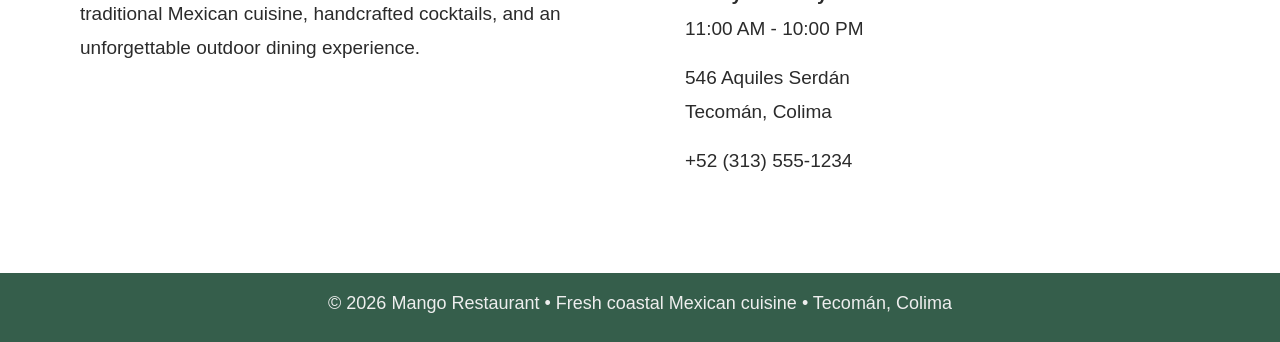
==== commit 9a60aa6e: "I changed the nag because there was an error." ====
--- a/index.html
+++ b/index.html
@@ -2,6 +2,7 @@
 <html lang="en">
 <head>
     <meta charset="UTF-8">
+    <meta name="viewport" content="width=device-width, initial-scale=1.0">
     <title>About | The Mango</title>
     <link rel="stylesheet" href="css/style.css">
 </head>
@@ -14,10 +15,10 @@
     </div>
 
     <nav>
-        <a href="index.html">Home</a>
+        <a class="active" href="index.html">Home</a>
         <a href="menu.html">Menu</a>
         <a href="gallery.html">Gallery</a>
-        <a class="active" href="about.html">About</a>
+        <a href="about.html">About</a>
         <a href="contact.html">Contact</a>
         <a href="reservations.html">Reservations</a>
     </nav>
--- a/css/style.css
+++ b/css/style.css
@@ -1038,3 +1038,42 @@
         font-size: 14px;
     }
 }
+@media (max-width: 700px) {
+    .navbar {
+        flex-direction: column !important;
+        align-items: center !important;
+        height: auto !important;
+        padding: 15px !important;
+    }
+
+    .logo {
+        flex-direction: column !important;
+        text-align: center !important;
+    }
+
+    .logo img {
+        width: 90px !important;
+        height: 90px !important;
+        margin: 0 0 10px 0 !important;
+    }
+
+    .logo span {
+        font-size: 32px !important;
+    }
+
+    .navbar nav {
+        display: flex !important;
+        flex-direction: column !important;
+        width: 100% !important;
+        gap: 10px !important;
+    }
+
+    .navbar nav a {
+        display: block !important;
+        width: 90% !important;
+        margin: 0 auto !important;
+        text-align: center !important;
+        font-size: 18px !important;
+        padding: 12px !important;
+    }
+}
